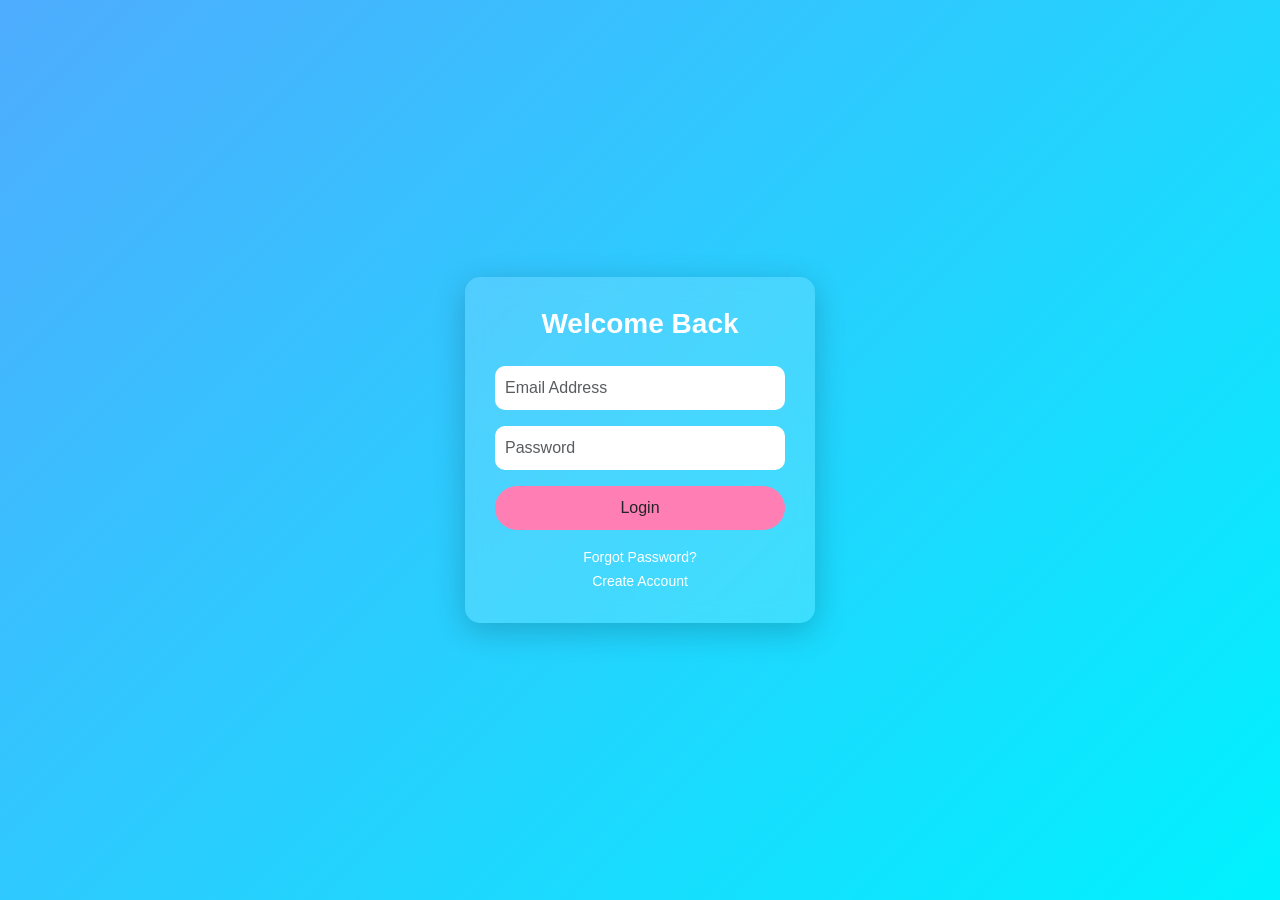
==== login.html @ 766ffd87 "login page designed" ====
<!DOCTYPE html>
<html lang="en">
<head>
    <meta charset="UTF-8">
    <meta name="viewport" content="width=device-width, initial-scale=1.0">
    <title>Beautiful Login</title>
    <script src="login.js"></script>

    <!-- Bootstrap CDN -->
    <link href="https://cdn.jsdelivr.net/npm/bootstrap@5.3.0/dist/css/bootstrap.min.css" rel="stylesheet">

    <style>
        body {
            height: 100vh;
            background: linear-gradient(135deg, #4facfe, #00f2fe);
            display: flex;
            justify-content: center;
            align-items: center;
            font-family: 'Segoe UI', sans-serif;
        }

        .login-card {
            width: 350px;
            padding: 30px;
            border-radius: 15px;
            background: rgba(255, 255, 255, 0.15);
            backdrop-filter: blur(10px);
            box-shadow: 0 8px 32px rgba(0, 0, 0, 0.2);
            color: white;
        }

        .login-card h3 {
            text-align: center;
            margin-bottom: 25px;
            font-weight: bold;
        }

        .form-control {
            border-radius: 10px;
            border: none;
            padding: 10px;
        }

        .form-control:focus {
            box-shadow: none;
        }

        .btn-login {
            background: #ff7eb3;
            border: none;
            border-radius: 25px;
            padding: 10px;
            transition: 0.3s;
        }

        .btn-login:hover {
            background: #ff4f91;
        }

        .extra-links {
            text-align: center;
            margin-top: 15px;
        }

        .extra-links a {
            color: #fff;
            text-decoration: none;
            font-size: 14px;
        }

        .extra-links a:hover {
            text-decoration: underline;
        }
    </style>
</head>
<body>

<div class="login-card">
    <h3>Welcome Back</h3>

    <form>
        <div class="mb-3">
            <input type="email" class="form-control" placeholder="Email Address" required>
        </div>

        <div class="mb-3">
            <input type="password" class="form-control" placeholder="Password" required>
        </div>

        <div class="d-grid">
            <button type="submit" class="btn btn-login">Login</button>
        </div>
    </form>

    <div class="extra-links">
        <a href="#">Forgot Password?</a><br>
        <a href="#">Create Account</a>
    </div>
</div>

</body>
</html>
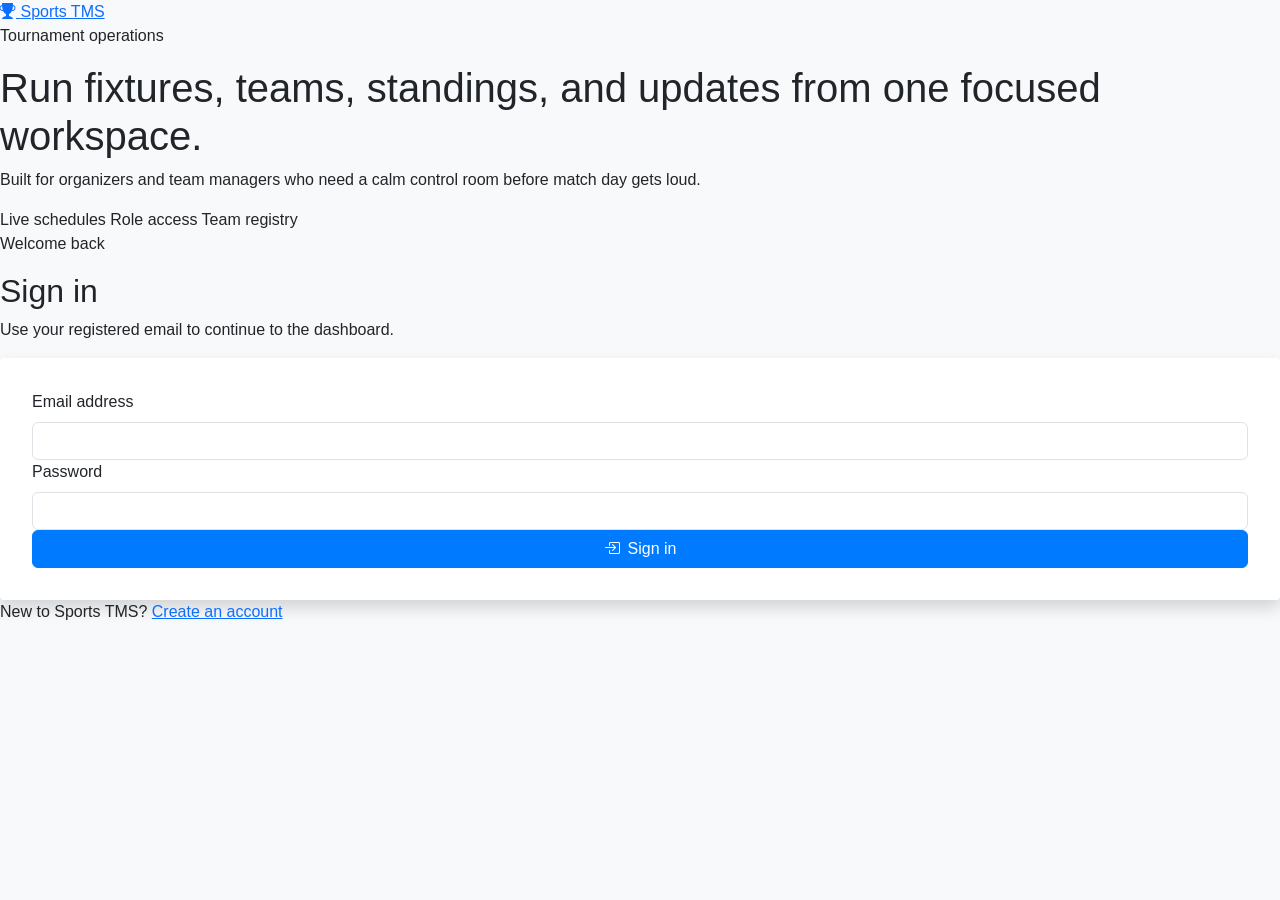
==== commit 98bafa87: "Sign in page designed" ====
--- a/login.html
+++ b/login.html
@@ -3,100 +3,63 @@
 <head>
     <meta charset="UTF-8">
     <meta name="viewport" content="width=device-width, initial-scale=1.0">
-    <title>Beautiful Login</title>
-    <script src="login.js"></script>
+    <title>Sign in - Sports TMS</title>
+    <link href="https://cdn.jsdelivr.net/npm/bootstrap@5.3.3/dist/css/bootstrap.min.css" rel="stylesheet" integrity="sha384-QWTKZyjpPEjISv5WaRU9OFeRpok6YctnYmDr5pNlyT2bRjXh0JMhjY6hW+ALEwIH" crossorigin="anonymous">
+    <link rel="stylesheet" href="https://cdn.jsdelivr.net/npm/bootstrap-icons@1.11.3/font/bootstrap-icons.min.css">
+    <link rel="stylesheet" href="css/style.css">
+</head>
+<body class="auth-page">
+    <main class="auth-shell">
+        <section class="auth-brand" aria-label="Sports TMS">
+            <a class="brand-lockup" href="login.html">
+                <span class="brand-icon"><i class="bi bi-trophy-fill"></i></span>
+                <span>Sports TMS</span>
+            </a>
+            <div class="auth-brand-copy">
+                <p class="eyebrow">Tournament operations</p>
+                <h1>Run fixtures, teams, standings, and updates from one focused workspace.</h1>
+                <p>Built for organizers and team managers who need a calm control room before match day gets loud.</p>
+            </div>
+            <div class="auth-meta-grid" aria-label="Platform highlights">
+                <span>Live schedules</span>
+                <span>Role access</span>
+                <span>Team registry</span>
+            </div>
+        </section>
 
-    <!-- Bootstrap CDN -->
-    <link href="https://cdn.jsdelivr.net/npm/bootstrap@5.3.0/dist/css/bootstrap.min.css" rel="stylesheet">
+        <section class="auth-panel" aria-label="Sign in form">
+            <div class="auth-card">
+                <div class="auth-card-header">
+                    <p class="eyebrow">Welcome back</p>
+                    <h2>Sign in</h2>
+                    <p>Use your registered email to continue to the dashboard.</p>
+                </div>
 
-    <style>
-        body {
-            height: 100vh;
-            background: linear-gradient(135deg, #4facfe, #00f2fe);
-            display: flex;
-            justify-content: center;
-            align-items: center;
-            font-family: 'Segoe UI', sans-serif;
-        }
+                <form id="loginForm" class="auth-form" novalidate>
+                    <div class="form-field">
+                        <label for="email" class="form-label">Email address</label>
+                        <input type="email" class="form-control" id="email" name="email" autocomplete="email" required>
+                    </div>
+                    <div class="form-field">
+                        <label for="password" class="form-label">Password</label>
+                        <input type="password" class="form-control" id="password" name="password" autocomplete="current-password" required>
+                    </div>
+                    <button type="submit" class="btn btn-primary w-100">
+                        <i class="bi bi-box-arrow-in-right me-2"></i>Sign in
+                    </button>
+                </form>
 
-        .login-card {
-            width: 350px;
-            padding: 30px;
-            border-radius: 15px;
-            background: rgba(255, 255, 255, 0.15);
-            backdrop-filter: blur(10px);
-            box-shadow: 0 8px 32px rgba(0, 0, 0, 0.2);
-            color: white;
-        }
+                <div id="loginMessage" class="auth-message" role="status" aria-live="polite"></div>
 
-        .login-card h3 {
-            text-align: center;
-            margin-bottom: 25px;
-            font-weight: bold;
-        }
+                <p class="auth-switch">
+                    New to Sports TMS?
+                    <a href="register.html">Create an account</a>
+                </p>
+            </div>
+        </section>
+    </main>
 
-        .form-control {
-            border-radius: 10px;
-            border: none;
-            padding: 10px;
-        }
-
-        .form-control:focus {
-            box-shadow: none;
-        }
-
-        .btn-login {
-            background: #ff7eb3;
-            border: none;
-            border-radius: 25px;
-            padding: 10px;
-            transition: 0.3s;
-        }
-
-        .btn-login:hover {
-            background: #ff4f91;
-        }
-
-        .extra-links {
-            text-align: center;
-            margin-top: 15px;
-        }
-
-        .extra-links a {
-            color: #fff;
-            text-decoration: none;
-            font-size: 14px;
-        }
-
-        .extra-links a:hover {
-            text-decoration: underline;
-        }
-    </style>
-</head>
-<body>
-
-<div class="login-card">
-    <h3>Welcome Back</h3>
-
-    <form>
-        <div class="mb-3">
-            <input type="email" class="form-control" placeholder="Email Address" required>
-        </div>
-
-        <div class="mb-3">
-            <input type="password" class="form-control" placeholder="Password" required>
-        </div>
-
-        <div class="d-grid">
-            <button type="submit" class="btn btn-login">Login</button>
-        </div>
-    </form>
-
-    <div class="extra-links">
-        <a href="#">Forgot Password?</a><br>
-        <a href="#">Create Account</a>
-    </div>
-</div>
-
+    <script src="https://cdn.jsdelivr.net/npm/bootstrap@5.3.3/dist/js/bootstrap.bundle.min.js" integrity="sha384-YvpcrYf0tY3lHB60NNkmXc5s9fDVZLESaAA55NDzOxhy9GkcIdslK1eN7N6jIeHz" crossorigin="anonymous"></script>
+    <script type="module" src="js/login.js"></script>
 </body>
-</html>+</html>
--- a/css/style.css
+++ b/css/style.css
@@ -0,0 +1,34 @@
+:root {
+    --primary-color: #007bff;
+    --secondary-color: #6c757d;
+    --background-color: #f8f9fa;
+    --text-color: #212529;
+    --border-radius: 0.25rem;
+}
+
+body {
+    background-color: var(--background-color);
+    color: var(--text-color);
+    font-family: -apple-system, BlinkMacSystemFont, "Segoe UI", Roboto, "Helvetica Neue", Arial, "Noto Sans", sans-serif, "Apple Color Emoji", "Segoe UI Emoji", "Segoe UI Symbol", "Noto Color Emoji";
+}
+
+.container {
+    margin-top: 5rem;
+}
+
+.btn-primary {
+    background-color: var(--primary-color);
+    border-color: var(--primary-color);
+}
+
+.btn-primary:hover {
+    background-color: #0056b3;
+    border-color: #0056b3;
+}
+
+#loginForm {
+    padding: 2rem;
+    background-color: #fff;
+    border-radius: var(--border-radius);
+    box-shadow: 0 0.5rem 1rem rgba(0, 0, 0, 0.15);
+}
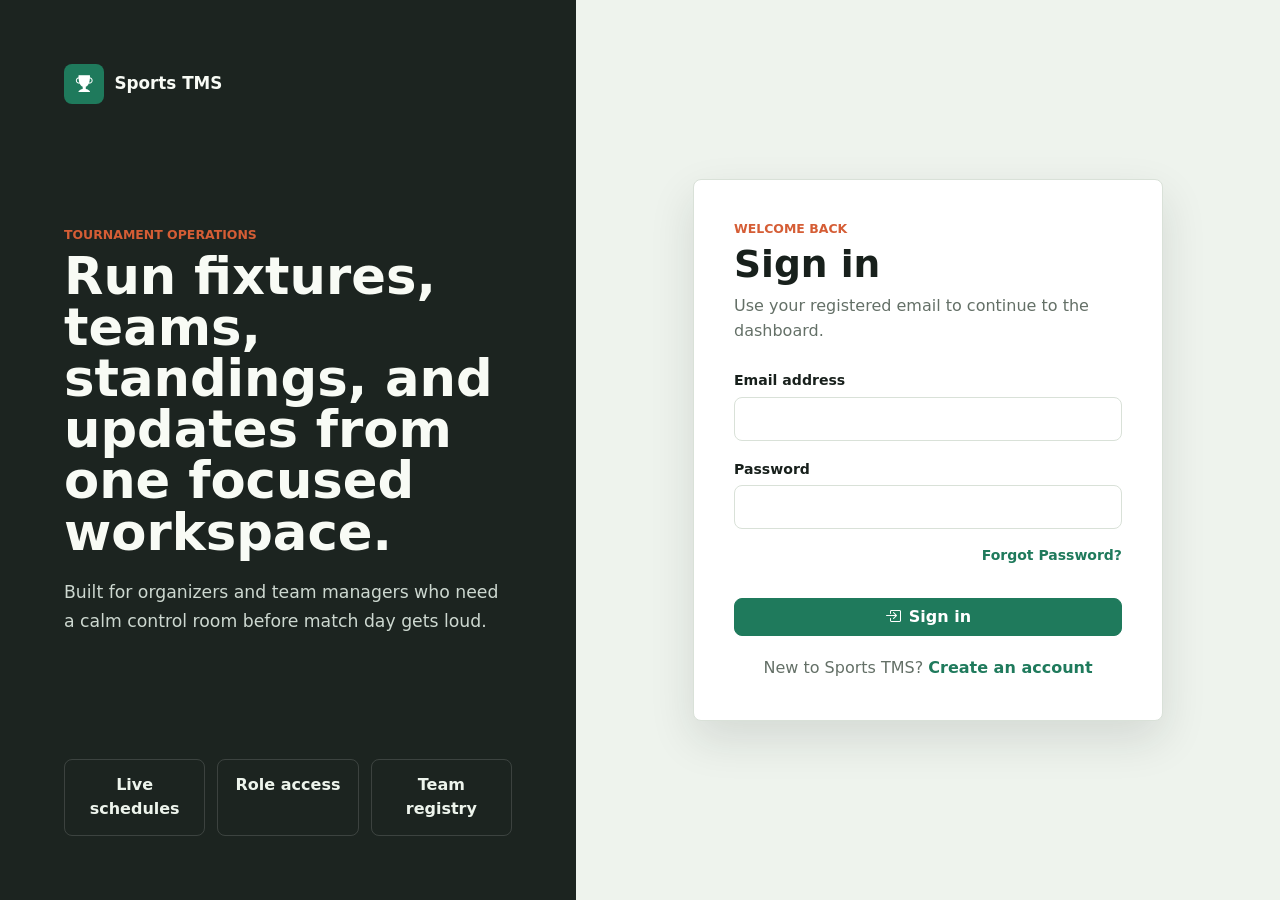
==== commit 8d1b9c2b: "Forgot password added" ====
--- a/login.html
+++ b/login.html
@@ -1,13 +1,16 @@
 <!DOCTYPE html>
 <html lang="en">
+
 <head>
     <meta charset="UTF-8">
     <meta name="viewport" content="width=device-width, initial-scale=1.0">
     <title>Sign in - Sports TMS</title>
-    <link href="https://cdn.jsdelivr.net/npm/bootstrap@5.3.3/dist/css/bootstrap.min.css" rel="stylesheet" integrity="sha384-QWTKZyjpPEjISv5WaRU9OFeRpok6YctnYmDr5pNlyT2bRjXh0JMhjY6hW+ALEwIH" crossorigin="anonymous">
+    <link href="https://cdn.jsdelivr.net/npm/bootstrap@5.3.3/dist/css/bootstrap.min.css" rel="stylesheet"
+        integrity="sha384-QWTKZyjpPEjISv5WaRU9OFeRpok6YctnYmDr5pNlyT2bRjXh0JMhjY6hW+ALEwIH" crossorigin="anonymous">
     <link rel="stylesheet" href="https://cdn.jsdelivr.net/npm/bootstrap-icons@1.11.3/font/bootstrap-icons.min.css">
     <link rel="stylesheet" href="css/style.css">
 </head>
+
 <body class="auth-page">
     <main class="auth-shell">
         <section class="auth-brand" aria-label="Sports TMS">
@@ -42,7 +45,13 @@
                     </div>
                     <div class="form-field">
                         <label for="password" class="form-label">Password</label>
-                        <input type="password" class="form-control" id="password" name="password" autocomplete="current-password" required>
+                        <input type="password" class="form-control" id="password" name="password"
+                            autocomplete="current-password" required>
+                    </div>
+                    <div class="d-flex justify-content-end mb-3">
+                        <a href="forgot-password.html" class="text-decoration-none small">
+                            Forgot Password?
+                        </a>
                     </div>
                     <button type="submit" class="btn btn-primary w-100">
                         <i class="bi bi-box-arrow-in-right me-2"></i>Sign in
@@ -59,7 +68,10 @@
         </section>
     </main>
 
-    <script src="https://cdn.jsdelivr.net/npm/bootstrap@5.3.3/dist/js/bootstrap.bundle.min.js" integrity="sha384-YvpcrYf0tY3lHB60NNkmXc5s9fDVZLESaAA55NDzOxhy9GkcIdslK1eN7N6jIeHz" crossorigin="anonymous"></script>
+    <script src="https://cdn.jsdelivr.net/npm/bootstrap@5.3.3/dist/js/bootstrap.bundle.min.js"
+        integrity="sha384-YvpcrYf0tY3lHB60NNkmXc5s9fDVZLESaAA55NDzOxhy9GkcIdslK1eN7N6jIeHz"
+        crossorigin="anonymous"></script>
     <script type="module" src="js/login.js"></script>
 </body>
-</html>
+
+</html>
--- a/css/style.css
+++ b/css/style.css
@@ -1,34 +1,623 @@
 :root {
-    --primary-color: #007bff;
-    --secondary-color: #6c757d;
-    --background-color: #f8f9fa;
-    --text-color: #212529;
-    --border-radius: 0.25rem;
+    --ink: #18201c;
+    --muted: #647067;
+    --soft: #f4f6f1;
+    --surface: #ffffff;
+    --surface-2: #eef3ed;
+    --line: #d9e1d8;
+    --brand: #1f7a5c;
+    --brand-strong: #145f47;
+    --accent: #d55d35;
+    --warning: #b87a12;
+    --danger: #b42318;
+    --sidebar: #1c2420;
+    --sidebar-soft: #29332e;
+    --radius: 8px;
+    --shadow: 0 18px 45px rgba(28, 36, 32, 0.12);
+}
+
+* {
+    box-sizing: border-box;
+}
+
+html {
+    min-height: 100%;
 }
 
 body {
-    background-color: var(--background-color);
-    color: var(--text-color);
-    font-family: -apple-system, BlinkMacSystemFont, "Segoe UI", Roboto, "Helvetica Neue", Arial, "Noto Sans", sans-serif, "Apple Color Emoji", "Segoe UI Emoji", "Segoe UI Symbol", "Noto Color Emoji";
-}
-
-.container {
-    margin-top: 5rem;
+    min-height: 100vh;
+    margin: 0;
+    background: var(--soft);
+    color: var(--ink);
+    font-family: Inter, ui-sans-serif, system-ui, -apple-system, BlinkMacSystemFont, "Segoe UI", Roboto, Arial, sans-serif;
+}
+
+a {
+    color: var(--brand);
+    font-weight: 700;
+    text-decoration: none;
+}
+
+a:hover {
+    color: var(--brand-strong);
+    text-decoration: underline;
+}
+
+.btn {
+    border-radius: var(--radius);
+    font-weight: 700;
 }
 
 .btn-primary {
-    background-color: var(--primary-color);
-    border-color: var(--primary-color);
-}
-
-.btn-primary:hover {
-    background-color: #0056b3;
-    border-color: #0056b3;
-}
-
-#loginForm {
+    --bs-btn-bg: var(--brand);
+    --bs-btn-border-color: var(--brand);
+    --bs-btn-hover-bg: var(--brand-strong);
+    --bs-btn-hover-border-color: var(--brand-strong);
+    --bs-btn-active-bg: var(--brand-strong);
+    --bs-btn-active-border-color: var(--brand-strong);
+}
+
+.btn-outline-primary {
+    --bs-btn-color: var(--brand);
+    --bs-btn-border-color: var(--brand);
+    --bs-btn-hover-bg: var(--brand);
+    --bs-btn-hover-border-color: var(--brand);
+}
+
+.btn-outline-danger {
+    --bs-btn-color: var(--danger);
+    --bs-btn-border-color: rgba(180, 35, 24, 0.45);
+    --bs-btn-hover-bg: var(--danger);
+    --bs-btn-hover-border-color: var(--danger);
+}
+
+.form-control,
+.form-select {
+    border-color: var(--line);
+    border-radius: var(--radius);
+    color: var(--ink);
+    min-height: 44px;
+}
+
+.form-control:focus,
+.form-select:focus {
+    border-color: var(--brand);
+    box-shadow: 0 0 0 0.2rem rgba(31, 122, 92, 0.16);
+}
+
+.form-label {
+    color: var(--ink);
+    font-size: 0.88rem;
+    font-weight: 700;
+    margin-bottom: 0.35rem;
+}
+
+.alert {
+    border: 0;
+    border-radius: var(--radius);
+    font-weight: 650;
+}
+
+.eyebrow {
+    color: var(--accent);
+    font-size: 0.78rem;
+    font-weight: 800;
+    letter-spacing: 0;
+    margin: 0 0 0.35rem;
+    text-transform: uppercase;
+}
+
+.brand-lockup {
+    align-items: center;
+    color: inherit;
+    display: inline-flex;
+    font-size: 1.05rem;
+    font-weight: 800;
+    gap: 0.65rem;
+    text-decoration: none;
+    white-space: nowrap;
+}
+
+.brand-lockup:hover {
+    color: inherit;
+    text-decoration: none;
+}
+
+.brand-icon {
+    align-items: center;
+    background: var(--brand);
+    border-radius: var(--radius);
+    color: #ffffff;
+    display: inline-flex;
+    height: 40px;
+    justify-content: center;
+    width: 40px;
+}
+
+/* Auth */
+.auth-page {
+    background: var(--surface-2);
+}
+
+.auth-shell {
+    display: grid;
+    grid-template-columns: minmax(320px, 0.9fr) minmax(360px, 1.1fr);
+    min-height: 100vh;
+}
+
+.auth-brand {
+    background: var(--sidebar);
+    color: #f8fbf5;
+    display: flex;
+    flex-direction: column;
+    justify-content: space-between;
+    min-height: 100vh;
+    padding: clamp(2rem, 5vw, 4.5rem);
+}
+
+.auth-brand-copy {
+    max-width: 640px;
+}
+
+.auth-brand-copy h1 {
+    font-size: clamp(2rem, 4vw, 4.25rem);
+    font-weight: 850;
+    line-height: 1;
+    margin: 0 0 1.25rem;
+}
+
+.auth-brand-copy p:last-child {
+    color: #cdd8d0;
+    font-size: 1.08rem;
+    line-height: 1.7;
+    margin: 0;
+}
+
+.auth-meta-grid {
+    display: grid;
+    gap: 0.75rem;
+    grid-template-columns: repeat(3, minmax(0, 1fr));
+}
+
+.auth-meta-grid span {
+    border: 1px solid rgba(255, 255, 255, 0.14);
+    border-radius: var(--radius);
+    color: #edf4ec;
+    font-weight: 750;
+    padding: 0.85rem;
+    text-align: center;
+}
+
+.auth-panel {
+    align-items: center;
+    display: flex;
+    justify-content: center;
+    padding: clamp(1.5rem, 6vw, 4rem);
+}
+
+.auth-card {
+    background: var(--surface);
+    border: 1px solid var(--line);
+    border-radius: var(--radius);
+    box-shadow: var(--shadow);
+    max-width: 470px;
+    padding: clamp(1.5rem, 5vw, 2.5rem);
+    width: 100%;
+}
+
+.auth-card-header {
+    margin-bottom: 1.5rem;
+}
+
+.auth-card-header h2 {
+    font-size: clamp(1.75rem, 3vw, 2.35rem);
+    font-weight: 850;
+    line-height: 1.1;
+    margin: 0 0 0.55rem;
+}
+
+.auth-card-header p:last-child {
+    color: var(--muted);
+    line-height: 1.55;
+    margin: 0;
+}
+
+.auth-form {
+    display: grid;
+    gap: 1rem;
+}
+
+.form-field {
+    min-width: 0;
+}
+
+.auth-message {
+    margin-top: 1rem;
+}
+
+.auth-message:empty {
+    display: none;
+}
+
+.auth-switch {
+    color: var(--muted);
+    margin: 1.25rem 0 0;
+    text-align: center;
+}
+
+/* Dashboard */
+.app-page {
+    background: var(--soft);
+}
+
+.app-shell {
+    min-height: 100vh;
+}
+
+.app-header {
+    background: var(--sidebar);
+    color: #f8fbf5;
+    position: sticky;
+    top: 0;
+    z-index: 20;
+}
+
+.app-header-inner {
+    align-items: center;
+    display: flex;
+    gap: 1rem;
+    justify-content: space-between;
+    margin: 0 auto;
+    max-width: 1240px;
+    padding: 0.9rem clamp(1rem, 3vw, 2rem);
+}
+
+.top-nav {
+    align-items: center;
+    display: flex;
+    flex: 1 1 auto;
+    gap: 0.35rem;
+    justify-content: center;
+    min-width: 0;
+}
+
+.top-nav .nav-link {
+    align-items: center;
+    background: transparent;
+    border: 1px solid transparent;
+    border-radius: var(--radius);
+    color: #cdd8d0;
+    display: flex;
+    flex: 0 0 auto;
+    gap: 0.5rem;
+    min-height: 40px;
+    padding: 0.55rem 0.75rem;
+    text-align: center;
+    transition: background 150ms ease, color 150ms ease, border-color 150ms ease;
+    white-space: nowrap;
+}
+
+.top-nav .nav-link:hover,
+.top-nav .nav-link.active {
+    background: #f8fbf5;
+    border-color: #f8fbf5;
+    color: var(--brand-strong);
+}
+
+.top-nav .nav-link i {
+    font-size: 1rem;
+}
+
+.account-actions {
+    align-items: center;
+    display: flex;
+    flex: 0 0 auto;
+    gap: 0.75rem;
+}
+
+.user-chip {
+    background: var(--sidebar-soft);
+    border-radius: var(--radius);
+    color: #edf4ec;
+    font-size: 0.9rem;
+    font-weight: 750;
+    max-width: 280px;
+    overflow: hidden;
+    padding: 0.75rem;
+    text-overflow: ellipsis;
+    white-space: nowrap;
+}
+
+.app-main {
+    margin: 0 auto;
+    max-width: 1240px;
+    min-width: 0;
+    padding: clamp(1rem, 3vw, 2rem);
+    width: 100%;
+}
+
+.topbar {
+    align-items: center;
+    display: flex;
+    gap: 1rem;
+    justify-content: space-between;
+    margin-bottom: 1.25rem;
+}
+
+.topbar h1 {
+    font-size: clamp(1.75rem, 3vw, 2.75rem);
+    font-weight: 850;
+    line-height: 1.05;
+    margin: 0;
+}
+
+.topbar p:not(.eyebrow) {
+    color: var(--muted);
+    margin: 0.4rem 0 0;
+}
+
+.alerts {
+    display: grid;
+    gap: 0.75rem;
+    margin-bottom: 1rem;
+}
+
+.section-toolbar {
+    align-items: flex-end;
+    display: flex;
+    gap: 1rem;
+    justify-content: space-between;
+    margin-bottom: 1rem;
+}
+
+.section-toolbar h2 {
+    font-size: 1.25rem;
+    font-weight: 850;
+    margin: 0;
+}
+
+.section-toolbar p {
+    color: var(--muted);
+    margin: 0.25rem 0 0;
+}
+
+.min-width-select {
+    min-width: min(100%, 280px);
+}
+
+.stat-grid {
+    display: grid;
+    gap: 0.9rem;
+    grid-template-columns: repeat(4, minmax(0, 1fr));
+    margin-bottom: 1.25rem;
+}
+
+.stat-tile {
+    background: var(--surface);
+    border: 1px solid var(--line);
+    border-radius: var(--radius);
+    padding: 1rem;
+}
+
+.stat-tile span {
+    color: var(--muted);
+    display: block;
+    font-size: 0.82rem;
+    font-weight: 750;
+    margin-bottom: 0.35rem;
+}
+
+.stat-tile strong {
+    color: var(--ink);
+    font-size: 1.65rem;
+    line-height: 1;
+}
+
+.content-grid {
+    display: grid;
+    gap: 1rem;
+    grid-template-columns: repeat(auto-fill, minmax(260px, 1fr));
+}
+
+.entity-card {
+    background: var(--surface);
+    border: 1px solid var(--line);
+    border-radius: var(--radius);
+    display: flex;
+    flex-direction: column;
+    min-height: 190px;
+    padding: 1rem;
+}
+
+.entity-card-header {
+    align-items: flex-start;
+    display: flex;
+    gap: 0.75rem;
+    justify-content: space-between;
+    margin-bottom: 0.8rem;
+}
+
+.entity-card h3 {
+    font-size: 1.05rem;
+    font-weight: 850;
+    margin: 0;
+    overflow-wrap: anywhere;
+}
+
+.entity-card p {
+    color: var(--muted);
+    line-height: 1.5;
+    margin: 0 0 0.9rem;
+    overflow-wrap: anywhere;
+}
+
+.entity-card-footer {
+    align-items: center;
+    display: flex;
+    flex-wrap: wrap;
+    gap: 0.5rem;
+    justify-content: space-between;
+    margin-top: auto;
+}
+
+.meta-line {
+    color: var(--muted);
+    font-size: 0.85rem;
+    font-weight: 700;
+}
+
+.badge-soft {
+    background: rgba(31, 122, 92, 0.1);
+    border-radius: 999px;
+    color: var(--brand-strong);
+    display: inline-flex;
+    font-size: 0.78rem;
+    font-weight: 850;
+    line-height: 1;
+    padding: 0.4rem 0.55rem;
+    white-space: nowrap;
+}
+
+.card-actions {
+    display: inline-flex;
+    gap: 0.35rem;
+}
+
+.empty-state {
+    align-items: center;
+    background: var(--surface);
+    border: 1px dashed var(--line);
+    border-radius: var(--radius);
+    color: var(--muted);
+    display: flex;
+    flex-direction: column;
+    gap: 0.4rem;
+    justify-content: center;
+    min-height: 180px;
     padding: 2rem;
-    background-color: #fff;
-    border-radius: var(--border-radius);
-    box-shadow: 0 0.5rem 1rem rgba(0, 0, 0, 0.15);
-}+    text-align: center;
+}
+
+.empty-state i {
+    color: var(--accent);
+    font-size: 1.8rem;
+}
+
+.data-panel {
+    background: var(--surface);
+    border: 1px solid var(--line);
+    border-radius: var(--radius);
+    overflow: hidden;
+}
+
+.table {
+    margin-bottom: 0;
+}
+
+.table thead th {
+    background: #f8faf6;
+    color: var(--muted);
+    font-size: 0.78rem;
+    text-transform: uppercase;
+}
+
+.list-stream {
+    display: grid;
+    gap: 0.75rem;
+}
+
+.announcement-item {
+    background: var(--surface);
+    border: 1px solid var(--line);
+    border-radius: var(--radius);
+    padding: 1rem;
+}
+
+.announcement-item h3 {
+    font-size: 1.05rem;
+    font-weight: 850;
+    margin: 0;
+}
+
+.announcement-item p {
+    color: var(--muted);
+    margin: 0.6rem 0;
+}
+
+.modal-content {
+    border: 0;
+    border-radius: var(--radius);
+}
+
+.modal-header,
+.modal-footer {
+    border-color: var(--line);
+}
+
+@media (max-width: 1100px) {
+    .app-header-inner {
+        align-items: stretch;
+        flex-wrap: wrap;
+    }
+
+    .top-nav {
+        justify-content: flex-start;
+        order: 3;
+        overflow-x: auto;
+        padding-bottom: 0.15rem;
+        width: 100%;
+    }
+
+    .stat-grid {
+        grid-template-columns: repeat(2, minmax(0, 1fr));
+    }
+}
+
+@media (max-width: 920px) {
+    .auth-shell {
+        grid-template-columns: 1fr;
+    }
+
+    .auth-brand {
+        min-height: auto;
+    }
+
+    .auth-meta-grid {
+        grid-template-columns: 1fr;
+    }
+}
+
+@media (max-width: 640px) {
+    .auth-panel,
+    .app-main,
+    .app-header-inner {
+        padding: 1rem;
+    }
+
+    .topbar,
+    .section-toolbar {
+        align-items: stretch;
+        flex-direction: column;
+    }
+
+    .section-toolbar .btn {
+        justify-content: center;
+        width: 100%;
+    }
+
+    .account-actions {
+        align-items: stretch;
+        flex-direction: column;
+        width: 100%;
+    }
+
+    .account-actions .btn,
+    .user-chip {
+        text-align: center;
+        width: 100%;
+    }
+
+    .stat-grid {
+        grid-template-columns: 1fr;
+    }
+}
